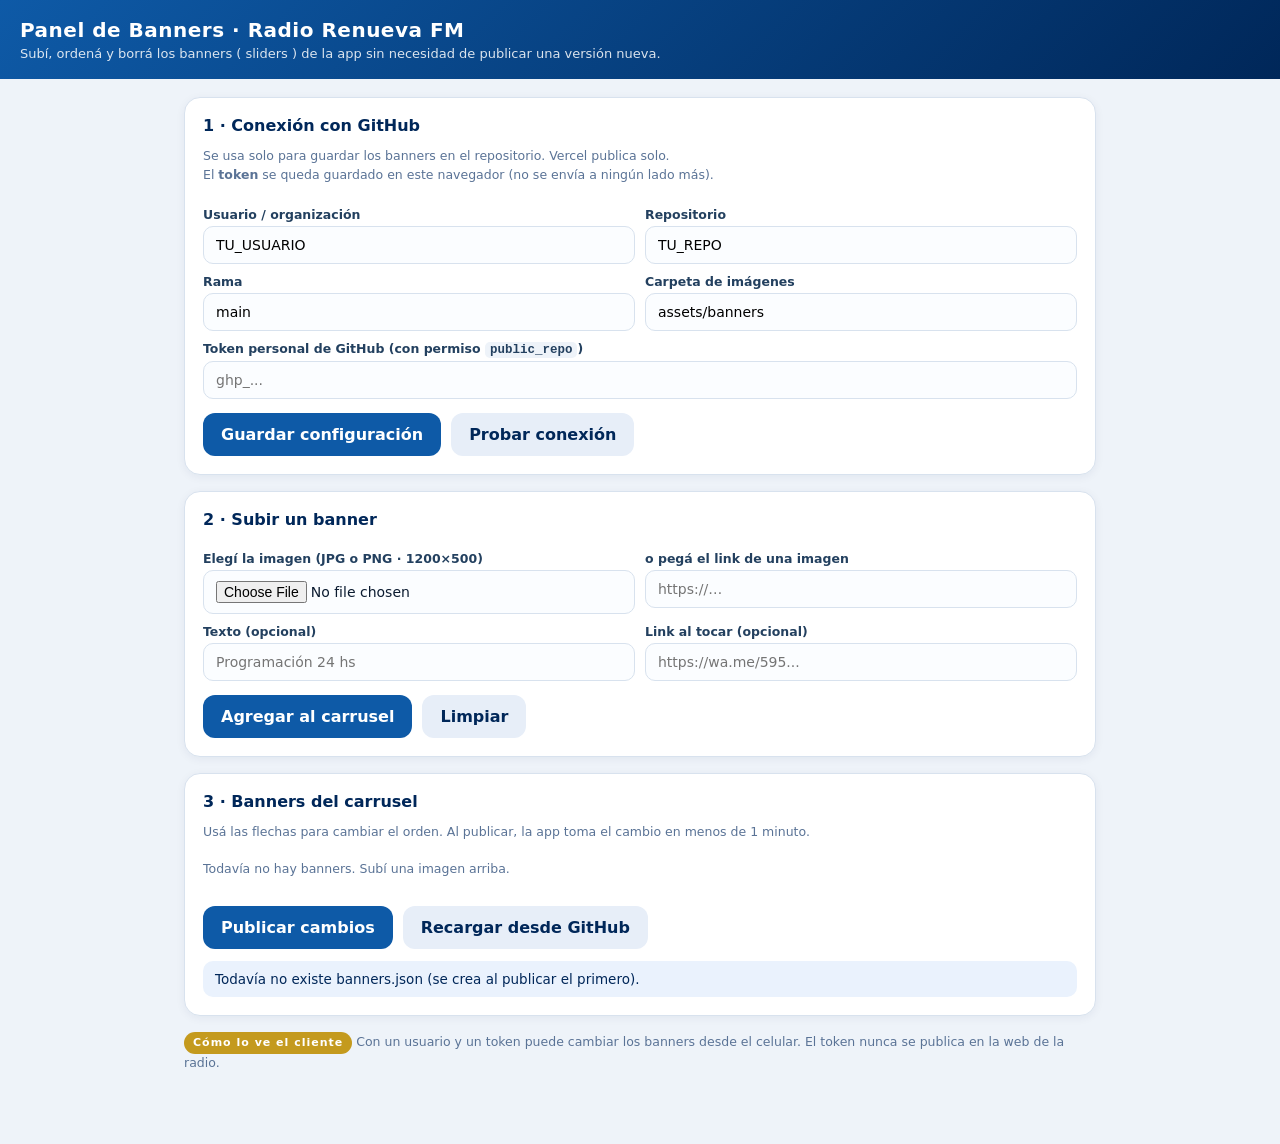
==== panel/index.html @ 35d1c717 "feat: panel web de banners + banners.json inicial" ====
<!doctype html>
<html lang="es">
<head>
<meta charset="utf-8">
<meta name="viewport" content="width=device-width, initial-scale=1">
<title>Panel de Banners · Radio Renueva FM</title>
<style>
  :root {
    --azul: #0E5AA7;
    --azul-osc: #002759;
    --oro: #C49A1E;
    --gris: #5A7396;
    --borde: #d8e2ee;
  }
  * { box-sizing: border-box; }
  body {
    margin: 0;
    font-family: system-ui, -apple-system, "Segoe UI", Roboto, sans-serif;
    background: #eef3f9;
    color: #0b1b30;
  }
  header {
    background: linear-gradient(135deg, var(--azul), var(--azul-osc));
    color: #fff;
    padding: 18px 20px;
  }
  header h1 { margin: 0; font-size: 20px; letter-spacing: .5px; }
  header p { margin: 4px 0 0; opacity: .85; font-size: 13px; }
  main { max-width: 940px; margin: 0 auto; padding: 18px 14px 60px; }
  .card {
    background: #fff;
    border: 1px solid var(--borde);
    border-radius: 16px;
    padding: 18px;
    margin-bottom: 16px;
    box-shadow: 0 2px 10px rgba(0,32,80,.06);
  }
  .card h2 { margin: 0 0 12px; font-size: 16px; color: var(--azul-osc); }
  label { display: block; font-size: 12.5px; font-weight: 700; margin: 10px 0 4px; color: #23405f; }
  input, textarea {
    width: 100%; padding: 10px 12px; border: 1px solid var(--borde);
    border-radius: 10px; font: inherit; font-size: 14px; background: #fbfdff;
  }
  textarea { min-height: 70px; font-family: ui-monospace, Consolas, monospace; font-size: 12.5px; }
  .row { display: flex; gap: 10px; flex-wrap: wrap; }
  .row > * { flex: 1 1 200px; }
  button {
    border: 0; border-radius: 12px; padding: 12px 18px; font: inherit;
    font-weight: 800; cursor: pointer; background: var(--azul); color: #fff;
  }
  button.sec { background: #e7eef8; color: var(--azul-osc); }
  button.danger { background: #fdeaea; color: #b32020; }
  button:disabled { opacity: .55; cursor: default; }
  .acciones { display: flex; gap: 10px; flex-wrap: wrap; margin-top: 14px; }
  .status { margin-top: 12px; font-size: 13.5px; padding: 10px 12px; border-radius: 10px; display: none; }
  .status.ok { display: block; background: #e8f7ee; color: #12633a; }
  .status.err { display: block; background: #fdeaea; color: #a32020; }
  .status.info { display: block; background: #eaf2fd; color: var(--azul-osc); }
  .lista { display: grid; gap: 12px; }
  .item { display: flex; gap: 12px; align-items: center; border: 1px solid var(--borde); border-radius: 14px; padding: 10px; background: #fbfdff; }
  .item img { width: 168px; height: 70px; object-fit: cover; border-radius: 10px; background: #e6edf6; flex: none; }
  .item .meta { flex: 1; min-width: 0; }
  .item .meta b { font-size: 14px; display: block; }
  .item .meta span { font-size: 12px; color: var(--gris); word-break: break-all; }
  .item .ops { display: flex; gap: 6px; flex: none; }
  .item .ops button { padding: 8px 11px; font-size: 12.5px; border-radius: 9px; }
  .hint { font-size: 12.5px; color: var(--gris); margin-top: 6px; line-height: 1.5; }
  .preview { width: 100%; border-radius: 12px; border: 1px solid var(--borde); margin-top: 10px; display: none; }
  .pill { display: inline-block; font-size: 11px; font-weight: 800; letter-spacing: 1px; background: var(--oro); color: #fff; border-radius: 999px; padding: 3px 9px; }
  code { background: #eef3f9; padding: 1px 5px; border-radius: 5px; font-size: 12.5px; }
</style>
</head>
<body>

<header>
  <h1>Panel de Banners · Radio Renueva FM</h1>
  <p>Subí, ordená y borrá los banners ( sliders ) de la app sin necesidad de publicar una versión nueva.</p>
</header>

<main>

  <!-- 1. CONEXIÓN -->
  <section class="card">
    <h2>1 · Conexión con GitHub</h2>
    <p class="hint">
      Se usa solo para guardar los banners en el repositorio. Vercel publica solo.
      <br>El <b>token</b> se queda guardado en este navegador (no se envía a ningún lado más).
    </p>
    <div class="row">
      <div>
        <label>Usuario / organización</label>
        <input id="owner" placeholder="ej: radio-renueva">
      </div>
      <div>
        <label>Repositorio</label>
        <input id="repo" placeholder="ej: web">
      </div>
    </div>
    <div class="row">
      <div>
        <label>Rama</label>
        <input id="branch" placeholder="main">
      </div>
      <div>
        <label>Carpeta de imágenes</label>
        <input id="imgDir" placeholder="assets/banners">
      </div>
    </div>
    <label>Token personal de GitHub (con permiso <code>public_repo</code>)</label>
    <input id="token" type="password" placeholder="ghp_...">
    <div class="acciones">
      <button id="btnGuardarCfg">Guardar configuración</button>
      <button class="sec" id="btnProbar">Probar conexión</button>
    </div>
    <div class="status" id="stCfg"></div>
  </section>

  <!-- 2. SUBIR IMAGEN -->
  <section class="card">
    <h2>2 · Subir un banner</h2>
    <div class="row">
      <div>
        <label>Elegí la imagen (JPG o PNG · 1200×500)</label>
        <input id="file" type="file" accept="image/*">
      </div>
      <div>
        <label>o pegá el link de una imagen</label>
        <input id="urlImg" placeholder="https://…">
      </div>
    </div>
    <div class="row">
      <div>
        <label>Texto (opcional)</label>
        <input id="texto" placeholder="Programación 24 hs">
      </div>
      <div>
        <label>Link al tocar (opcional)</label>
        <input id="link" placeholder="https://wa.me/595...">
      </div>
    </div>
    <img class="preview" id="prev" alt="vista previa">
    <div class="acciones">
      <button id="btnAgregar">Agregar al carrusel</button>
      <button class="sec" id="btnCancelar">Limpiar</button>
    </div>
    <div class="status" id="stImg"></div>
  </section>

  <!-- 3. LISTA + PUBLICAR -->
  <section class="card">
    <h2>3 · Banners del carrusel</h2>
    <p class="hint">Usá las flechas para cambiar el orden. Al publicar, la app toma el cambio en menos de 1 minuto.</p>
    <div class="lista" id="lista"></div>
    <div class="acciones">
      <button id="btnPublicar">Publicar cambios</button>
      <button class="sec" id="btnRecargar">Recargar desde GitHub</button>
    </div>
    <div class="status" id="stPub"></div>
  </section>

  <p class="hint">
    <span class="pill">Cómo lo ve el cliente</span> Con un usuario y un token puede cambiar los banners desde el celular.
    El token nunca se publica en la web de la radio.
  </p>
</main>

<script>
/* ─────────────────────────────────────────────────────────────
   Panel de banners — escribe en GitHub, Vercel publica solo.
   ───────────────────────────────────────────────────────────── */
const CFG_KEY = 'rr-panel-cfg';
const CFG = {
  owner: 'TU_USUARIO',
  repo: 'TU_REPO',
  branch: 'main',
  imgDir: 'assets/banners',
  token: '',
};
let banners = [];   // [{imagen, texto, link}]

const $ = id => document.getElementById(id);
const estado = (el, tipo, msg) => {
  el.className = 'status ' + tipo;
  el.textContent = msg;
};

/* ── Config ── */
function leerCfg() {
  const guardada = localStorage.getItem(CFG_KEY);
  Object.assign(CFG, guardada ? JSON.parse(guardada) : {});
  $('owner').value = CFG.owner;
  $('repo').value = CFG.repo;
  $('branch').value = CFG.branch || 'main';
  $('imgDir').value = CFG.imgDir || 'assets/banners';
  $('token').value = CFG.token;
}
function tomarCfg() {
  CFG.owner = $('owner').value.trim().replace(/^https?:\/\/github\.com\//, '').replace(/\/.*$/, '');
  CFG.repo = $('repo').value.trim();
  CFG.branch = $('branch').value.trim() || 'main';
  CFG.imgDir = $('imgDir').value.trim().replace(/^\/+|\/+$/g, '') || 'assets/banners';
  CFG.token = $('token').value.trim();
  localStorage.setItem(CFG_KEY, JSON.stringify(CFG));
}
$('btnGuardarCfg').onclick = () => {
  tomarCfg();
  estado($('stCfg'), 'ok', 'Configuración guardada en este navegador.');
};
$('btnProbar').onclick = async () => {
  tomarCfg();
  if (!CFG.owner || !CFG.repo || !CFG.token) {
    estado($('stCfg'), 'err', 'Faltan usuario, repositorio o token.');
    return;
  }
  estado($('stCfg'), 'info', 'Probando…');
  try {
    const r = await fetch(`https://api.github.com/repos/${CFG.owner}/${CFG.repo}`, {
      headers: { Authorization: 'Bearer ' + CFG.token, Accept: 'application/vnd.github+json' },
    });
    if (!r.ok) throw new Error('HTTP ' + r.status);
    estado($('stCfg'), 'ok', 'Conectado ✔ Ya podés subir banners.');
  } catch (e) {
    estado($('stCfg'), 'err', 'No se pudo conectar: ' + e.message);
  }
};

/* ── GitHub API ── */
async function api(ruta, opciones = {}) {
  const r = await fetch(`https://api.github.com/repos/${CFG.owner}/${CFG.repo}${ruta}`, {
    ...opciones,
    headers: {
      Authorization: 'Bearer ' + CFG.token,
      Accept: 'application/vnd.github+json',
      'Content-Type': 'application/json',
      ...(opciones.headers || {}),
    },
  });
  if (!r.ok) {
    const t = await r.text();
    throw new Error('GitHub ' + r.status + ': ' + t.slice(0, 160));
  }
  return r.status === 204 ? null : r.json();
}

async function leerBanners() {
  try {
    const f = await api(`/contents/banners.json?ref=${CFG.branch}`);
    const txt = decodeURIComponent(escape(atob(f.content.replace(/\n/g, ''))));
    const json = JSON.parse(txt);
    banners = Array.isArray(json) ? json : (json.banners || []);
    estado($('stPub'), 'info', banners.length + ' banner(s) cargado(s) desde GitHub.');
  } catch (e) {
    banners = [];
    estado($('stPub'), 'info', 'Todavía no existe banners.json (se crea al publicar el primero).');
  }
  pintarLista();
}

async function guardarEnGithub(mensaje) {
  estado($('stPub'), 'info', 'Publicando…');
  const contenido = btoa(unescape(encodeURIComponent(JSON.stringify(banners, null, 2))));
  try {
    let sha = null;
    try {
      const f = await api(`/contents/banners.json?ref=${CFG.branch}`);
      sha = f.sha;
    } catch (_) {}
    await api('/contents/banners.json', {
      method: 'PUT',
      body: JSON.stringify({
        message: 'chore: actualizar banners desde el panel',
        content: contenido,
        branch: CFG.branch,
        ...(sha ? { sha } : {}),
      }),
    });
    estado($('stPub'), 'ok', mensaje + ' Vercel publica en ~30 segundos.');
  } catch (e) {
    estado($('stPub'), 'err', 'No se pudo publicar: ' + e.message);
  }
}

async function subirImagen(file) {
  const base64 = await new Promise((res, rej) => {
    const fr = new FileReader();
    fr.onload = () => res(String(fr.result).split(',')[1]);
    fr.onerror = rej;
    fr.readAsDataURL(file);
  });
  const nombre = (CFG.imgDir + '/' + file.name.replace(/[^\w.\-]/g, '_')).replace(/^\/+/, '');
  estado($('stImg'), 'info', 'Subiendo ' + file.name + '…');
  try {
    let sha = null;
    try {
      const f = await api(`/contents/${nombre}?ref=${CFG.branch}`);
      sha = f.sha;
    } catch (_) {}
    await api('/contents/' + nombre, {
      method: 'PUT',
      body: JSON.stringify({
        message: 'chore: subir banner ' + file.name,
        content: base64,
        branch: CFG.branch,
        ...(sha ? { sha } : {}),
      }),
    });
    estado($('stImg'), 'ok', 'Imagen subida ✔ Ya podés agregarla al carrusel.');
    return 'https://raw.githubusercontent.com/' + CFG.owner + '/' + CFG.repo + '/' + CFG.branch + '/' + nombre;
  } catch (e) {
    estado($('stImg'), 'err', 'Falló la subida: ' + e.message);
    return null;
  }
}

/* ── Lista ── */
function pintarLista() {
  const cont = $('lista');
  if (!banners.length) {
    cont.innerHTML = '<p class="hint">Todavía no hay banners. Subí una imagen arriba.</p>';
    return;
  }
  cont.innerHTML = banners
    .map(
      (b, i) => `
    <div class="item">
      <img src="${b.imagen}" alt="">
      <div class="meta">
        <b>${i + 1}. ${b.texto ? b.texto : '(sin texto)'}</b>
        <span>${b.imagen}</span>
        ${b.link ? '<span>↗ ' + b.link + '</span>' : ''}
      </div>
      <div class="ops">
        <button class="sec" onclick="mover(${i},-1)">↑</button>
        <button class="sec" onclick="mover(${i},1)">↓</button>
        <button class="danger" onclick="borrar(${i})">✕</button>
      </div>
    </div>`
    )
    .join('');
}
function mover(i, d) {
  const j = i + d;
  if (j < 0 || j >= banners.length) return;
  [banners[i], banners[j]] = [banners[j], banners[i]];
  pintarLista();
}
function borrar(i) {
  if (!confirm('¿Borrar este banner?')) return;
  banners.splice(i, 1);
  pintarLista();
}

/* ── Acciones ── */
$('btnAgregar').onclick = async () => {
  tomarCfg();
  const archivo = $('file').files[0];
  const linkUrl = $('urlImg').value.trim();
  let imagen = null;
  if (archivo) {
    $('btnAgregar').disabled = true;
    imagen = await subirImagen(archivo);
    $('btnAgregar').disabled = false;
  } else if (linkUrl) {
    imagen = linkUrl;
  }
  if (!imagen) {
    estado($('stImg'), 'err', 'Elegí una imagen o escribí un link.');
    return;
  }
  banners.push({
    imagen,
    texto: $('texto').value.trim() || undefined,
    link: $('link').value.trim() || undefined,
  });
  pintarLista();
  estado($('stImg'), 'ok', 'Agregado a la lista. Presioná “Publicar cambios”.');
  $('file').value = ''; $('urlImg').value = ''; $('texto').value = ''; $('link').value = '';
  $('prev').style.display = 'none';
};

$('btnCancelar').onclick = () => {
  $('file').value = ''; $('urlImg').value = ''; $('texto').value = ''; $('link').value = '';
  $('prev').style.display = 'none';
  estado($('stImg'), 'info', '');
};

$('btnPublicar').onclick = async () => {
  tomarCfg();
  if (!banners.length) { estado($('stPub'), 'err', 'No hay banners para publicar.'); return; }
  await guardarEnGithub('¡Listo! La app va a mostrar estos banners.');
};

$('btnRecargar').onclick = () => { tomarCfg(); leerBanners(); };

$('file').onchange = e => {
  const f = e.target.files[0];
  if (!f) return;
  $('prev').src = URL.createObjectURL(f);
  $('prev').style.display = 'block';
  estado($('stImg'), 'info', 'Toca “Agregar al carrusel” para subirla.');
};

leerCfg();
leerBanners();
</script>
</body>
</html>
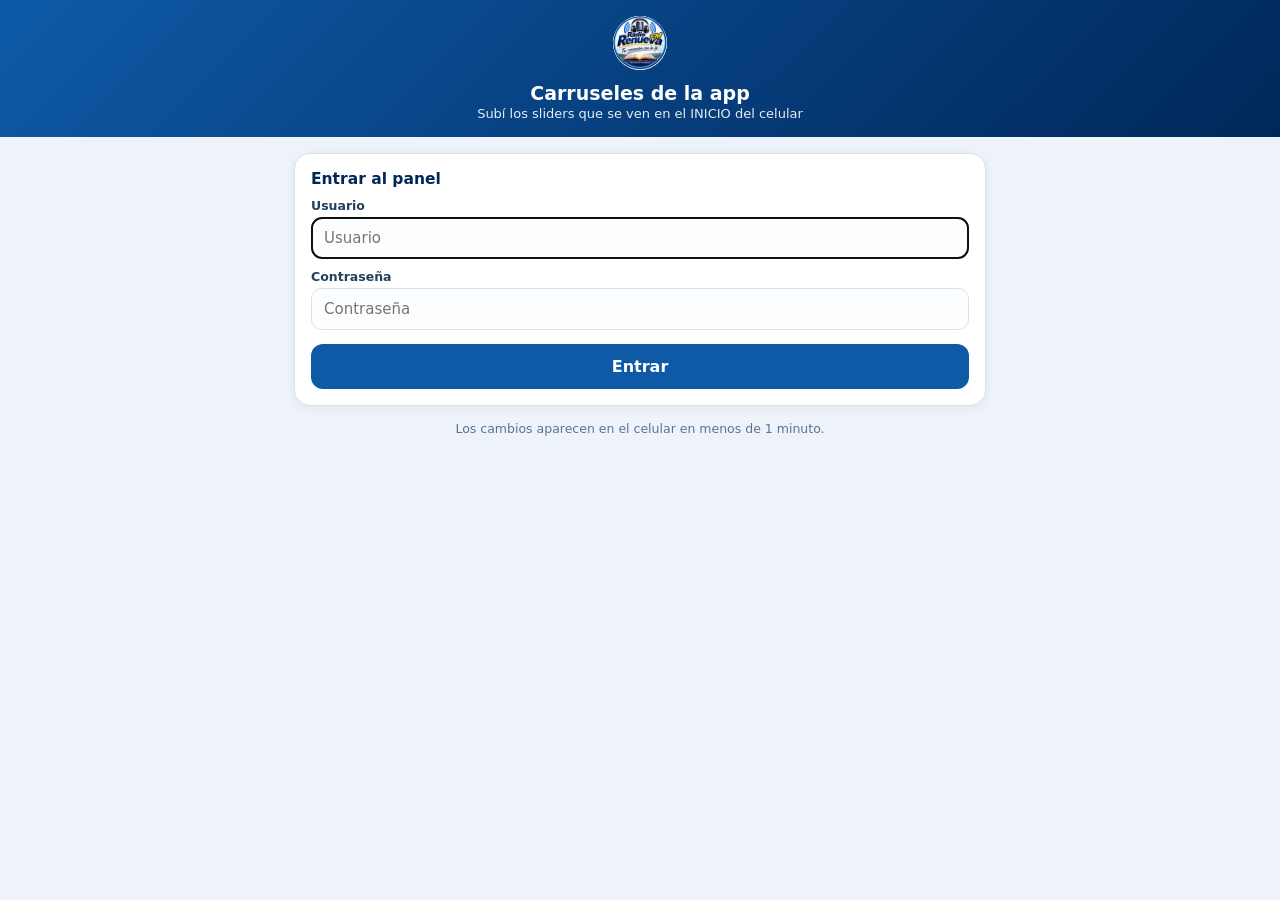
==== commit e6d4fb78: "feat: panel de carruseles con login + API en Vercel" ====
--- a/panel/index.html
+++ b/panel/index.html
@@ -3,7 +3,7 @@
 <head>
 <meta charset="utf-8">
 <meta name="viewport" content="width=device-width, initial-scale=1">
-<title>Panel de Banners · Radio Renueva FM</title>
+<title>Carruseles · Radio Renueva FM</title>
 <style>
   :root {
     --azul: #0E5AA7;
@@ -11,6 +11,7 @@
     --oro: #C49A1E;
     --gris: #5A7396;
     --borde: #d8e2ee;
+    --verde: #12633a;
   }
   * { box-sizing: border-box; }
   body {
@@ -22,386 +23,291 @@
   header {
     background: linear-gradient(135deg, var(--azul), var(--azul-osc));
     color: #fff;
-    padding: 18px 20px;
-  }
-  header h1 { margin: 0; font-size: 20px; letter-spacing: .5px; }
-  header p { margin: 4px 0 0; opacity: .85; font-size: 13px; }
-  main { max-width: 940px; margin: 0 auto; padding: 18px 14px 60px; }
+    padding: 16px 18px;
+    text-align: center;
+  }
+  header img { width: 54px; height: 54px; border-radius: 50%; background: #fff; }
+  header h1 { margin: 8px 0 2px; font-size: 19px; }
+  header p { margin: 0; opacity: .9; font-size: 13px; }
+  main { max-width: 720px; margin: 0 auto; padding: 16px 14px 60px; }
   .card {
-    background: #fff;
-    border: 1px solid var(--borde);
-    border-radius: 16px;
-    padding: 18px;
-    margin-bottom: 16px;
+    background: #fff; border: 1px solid var(--borde); border-radius: 16px;
+    padding: 16px; margin-bottom: 14px;
     box-shadow: 0 2px 10px rgba(0,32,80,.06);
   }
-  .card h2 { margin: 0 0 12px; font-size: 16px; color: var(--azul-osc); }
-  label { display: block; font-size: 12.5px; font-weight: 700; margin: 10px 0 4px; color: #23405f; }
-  input, textarea {
-    width: 100%; padding: 10px 12px; border: 1px solid var(--borde);
-    border-radius: 10px; font: inherit; font-size: 14px; background: #fbfdff;
-  }
-  textarea { min-height: 70px; font-family: ui-monospace, Consolas, monospace; font-size: 12.5px; }
-  .row { display: flex; gap: 10px; flex-wrap: wrap; }
-  .row > * { flex: 1 1 200px; }
+  .card h2 { margin: 0 0 10px; font-size: 15.5px; color: var(--azul-osc); }
+  label { display: block; font-size: 12.5px; font-weight: 800; margin: 10px 0 4px; color: #23405f; }
+  input {
+    width: 100%; padding: 11px 12px; border: 1px solid var(--borde);
+    border-radius: 10px; font: inherit; font-size: 15px; background: #fbfdff;
+  }
   button {
-    border: 0; border-radius: 12px; padding: 12px 18px; font: inherit;
+    border: 0; border-radius: 12px; padding: 13px 16px; font: inherit;
     font-weight: 800; cursor: pointer; background: var(--azul); color: #fff;
   }
   button.sec { background: #e7eef8; color: var(--azul-osc); }
   button.danger { background: #fdeaea; color: #b32020; }
-  button:disabled { opacity: .55; cursor: default; }
-  .acciones { display: flex; gap: 10px; flex-wrap: wrap; margin-top: 14px; }
-  .status { margin-top: 12px; font-size: 13.5px; padding: 10px 12px; border-radius: 10px; display: none; }
-  .status.ok { display: block; background: #e8f7ee; color: #12633a; }
+  button:disabled { opacity: .5; }
+  .acciones { display: flex; gap: 10px; margin-top: 14px; flex-wrap: wrap; }
+  .acciones > button { flex: 1 1 160px; }
+  .status { margin-top: 12px; font-size: 13.5px; padding: 11px 12px; border-radius: 10px; display: none; }
+  .status.ok { display: block; background: #e8f7ee; color: var(--verde); }
   .status.err { display: block; background: #fdeaea; color: #a32020; }
   .status.info { display: block; background: #eaf2fd; color: var(--azul-osc); }
-  .lista { display: grid; gap: 12px; }
-  .item { display: flex; gap: 12px; align-items: center; border: 1px solid var(--borde); border-radius: 14px; padding: 10px; background: #fbfdff; }
-  .item img { width: 168px; height: 70px; object-fit: cover; border-radius: 10px; background: #e6edf6; flex: none; }
-  .item .meta { flex: 1; min-width: 0; }
-  .item .meta b { font-size: 14px; display: block; }
-  .item .meta span { font-size: 12px; color: var(--gris); word-break: break-all; }
-  .item .ops { display: flex; gap: 6px; flex: none; }
-  .item .ops button { padding: 8px 11px; font-size: 12.5px; border-radius: 9px; }
-  .hint { font-size: 12.5px; color: var(--gris); margin-top: 6px; line-height: 1.5; }
-  .preview { width: 100%; border-radius: 12px; border: 1px solid var(--borde); margin-top: 10px; display: none; }
-  .pill { display: inline-block; font-size: 11px; font-weight: 800; letter-spacing: 1px; background: var(--oro); color: #fff; border-radius: 999px; padding: 3px 9px; }
-  code { background: #eef3f9; padding: 1px 5px; border-radius: 5px; font-size: 12.5px; }
+  .medidas {
+    background: #fff8e5; border: 1px dashed var(--oro); border-radius: 12px;
+    padding: 12px 14px; margin-bottom: 12px; font-size: 13.5px; color: #6b4c05;
+  }
+  .medidas b { font-size: 19px; color: #8a6100; display: block; letter-spacing: .5px; }
+  .medidas small { color: #7a610f; }
+  .prev { width: 100%; border-radius: 12px; border: 1px solid var(--borde); margin-top: 12px; display: none; }
+  .item { display: flex; gap: 12px; align-items: center; border: 1px solid var(--borde); border-radius: 14px; padding: 10px; margin-bottom: 10px; background: #fbfdff; }
+  .item img { width: 132px; height: 56px; object-fit: cover; border-radius: 9px; background: #e6edf6; flex: none; }
+  .item .meta { flex: 1; min-width: 0; font-size: 12.5px; }
+  .item .meta b { display: block; font-size: 13.5px; margin-bottom: 2px; }
+  .item .meta span { color: var(--gris); word-break: break-all; display: block; }
+  .item .ops { display: flex; gap: 5px; flex: none; }
+  .item .ops button { padding: 8px 10px; font-size: 13px; border-radius: 9px; }
+  .hint { font-size: 12.5px; color: var(--gris); line-height: 1.5; }
+  .vacio { text-align: center; color: var(--gris); font-size: 13.5px; padding: 18px 0; }
+  .oculto { display: none; }
 </style>
 </head>
 <body>
 
 <header>
-  <h1>Panel de Banners · Radio Renueva FM</h1>
-  <p>Subí, ordená y borrá los banners ( sliders ) de la app sin necesidad de publicar una versión nueva.</p>
+  <img src="/assets/logo.png" alt="">
+  <h1>Carruseles de la app</h1>
+  <p>Subí los sliders que se ven en el INICIO del celular</p>
 </header>
 
 <main>
 
-  <!-- 1. CONEXIÓN -->
-  <section class="card">
-    <h2>1 · Conexión con GitHub</h2>
-    <p class="hint">
-      Se usa solo para guardar los banners en el repositorio. Vercel publica solo.
-      <br>El <b>token</b> se queda guardado en este navegador (no se envía a ningún lado más).
-    </p>
-    <div class="row">
-      <div>
-        <label>Usuario / organización</label>
-        <input id="owner" placeholder="ej: radio-renueva">
-      </div>
-      <div>
-        <label>Repositorio</label>
-        <input id="repo" placeholder="ej: web">
-      </div>
+  <!-- LOGIN -->
+  <section class="card" id="cardPin">
+    <h2>Entrar al panel</h2>
+    <label>Usuario</label>
+    <input id="usuario" placeholder="Usuario" autocomplete="username">
+    <label>Contraseña</label>
+    <input id="clave" type="password" placeholder="Contraseña" autocomplete="current-password">
+    <div class="acciones">
+      <button id="btnEntrar">Entrar</button>
     </div>
-    <div class="row">
-      <div>
-        <label>Rama</label>
-        <input id="branch" placeholder="main">
-      </div>
-      <div>
-        <label>Carpeta de imágenes</label>
-        <input id="imgDir" placeholder="assets/banners">
-      </div>
+    <div class="status" id="stPin"></div>
+  </section>
+
+  <!-- SUBIR -->
+  <section class="card oculto" id="cardSubir">
+    <h2>Subir un carrusel</h2>
+
+    <div class="medidas">
+      <b>1200 × 500 px</b>
+      Proporción <b style="display:inline;font-size:14px">2,4 : 1</b> (ancho/alto)<br>
+      <small>Si tu foto tiene otro tamaño, el panel la acomoda sola al tamaño correcto.</small>
     </div>
-    <label>Token personal de GitHub (con permiso <code>public_repo</code>)</label>
-    <input id="token" type="password" placeholder="ghp_...">
+
+    <label>Elegí la imagen</label>
+    <input id="file" type="file" accept="image/*">
+    <img class="prev" id="prev" alt="vista previa">
+
+    <label>Texto (opcional)</label>
+    <input id="texto" placeholder="Ej: Programación 24 horas">
+
+    <label>Link al tocar el carrusel (opcional)</label>
+    <input id="link" placeholder="https://wa.me/595...">
+
     <div class="acciones">
-      <button id="btnGuardarCfg">Guardar configuración</button>
-      <button class="sec" id="btnProbar">Probar conexión</button>
+      <button id="btnAgregar">Agregar</button>
     </div>
-    <div class="status" id="stCfg"></div>
+    <div class="status" id="stSubir"></div>
   </section>
 
-  <!-- 2. SUBIR IMAGEN -->
-  <section class="card">
-    <h2>2 · Subir un banner</h2>
-    <div class="row">
-      <div>
-        <label>Elegí la imagen (JPG o PNG · 1200×500)</label>
-        <input id="file" type="file" accept="image/*">
-      </div>
-      <div>
-        <label>o pegá el link de una imagen</label>
-        <input id="urlImg" placeholder="https://…">
-      </div>
-    </div>
-    <div class="row">
-      <div>
-        <label>Texto (opcional)</label>
-        <input id="texto" placeholder="Programación 24 hs">
-      </div>
-      <div>
-        <label>Link al tocar (opcional)</label>
-        <input id="link" placeholder="https://wa.me/595...">
-      </div>
-    </div>
-    <img class="preview" id="prev" alt="vista previa">
-    <div class="acciones">
-      <button id="btnAgregar">Agregar al carrusel</button>
-      <button class="sec" id="btnCancelar">Limpiar</button>
-    </div>
-    <div class="status" id="stImg"></div>
-  </section>
-
-  <!-- 3. LISTA + PUBLICAR -->
-  <section class="card">
-    <h2>3 · Banners del carrusel</h2>
-    <p class="hint">Usá las flechas para cambiar el orden. Al publicar, la app toma el cambio en menos de 1 minuto.</p>
-    <div class="lista" id="lista"></div>
+  <!-- LISTA -->
+  <section class="card oculto" id="cardLista">
+    <h2>Carruseles que se ven en la app</h2>
+    <div id="lista"></div>
     <div class="acciones">
       <button id="btnPublicar">Publicar cambios</button>
-      <button class="sec" id="btnRecargar">Recargar desde GitHub</button>
     </div>
     <div class="status" id="stPub"></div>
   </section>
 
-  <p class="hint">
-    <span class="pill">Cómo lo ve el cliente</span> Con un usuario y un token puede cambiar los banners desde el celular.
-    El token nunca se publica en la web de la radio.
+  <p class="hint" style="text-align:center">
+    Los cambios aparecen en el celular en menos de 1 minuto.
   </p>
 </main>
 
 <script>
-/* ─────────────────────────────────────────────────────────────
-   Panel de banners — escribe en GitHub, Vercel publica solo.
-   ───────────────────────────────────────────────────────────── */
-const CFG_KEY = 'rr-panel-cfg';
-const CFG = {
-  owner: 'TU_USUARIO',
-  repo: 'TU_REPO',
-  branch: 'main',
-  imgDir: 'assets/banners',
-  token: '',
-};
-let banners = [];   // [{imagen, texto, link}]
+const API = '/api/banners';
+const ANCHO = 1200, ALTO = 500;
+/* Credenciales de acceso al panel */
+const USUARIO = 'radio renueva';
+const CLAVE = 'conexion con la fe';
+/* Llave con la que la API publica los cambios */
+const PIN = 'conexion con la fe';
+let sesion = localStorage.getItem('rr-sesion') === '1';
+let banners = [];
 
 const $ = id => document.getElementById(id);
-const estado = (el, tipo, msg) => {
-  el.className = 'status ' + tipo;
-  el.textContent = msg;
-};
-
-/* ── Config ── */
-function leerCfg() {
-  const guardada = localStorage.getItem(CFG_KEY);
-  Object.assign(CFG, guardada ? JSON.parse(guardada) : {});
-  $('owner').value = CFG.owner;
-  $('repo').value = CFG.repo;
-  $('branch').value = CFG.branch || 'main';
-  $('imgDir').value = CFG.imgDir || 'assets/banners';
-  $('token').value = CFG.token;
-}
-function tomarCfg() {
-  CFG.owner = $('owner').value.trim().replace(/^https?:\/\/github\.com\//, '').replace(/\/.*$/, '');
-  CFG.repo = $('repo').value.trim();
-  CFG.branch = $('branch').value.trim() || 'main';
-  CFG.imgDir = $('imgDir').value.trim().replace(/^\/+|\/+$/g, '') || 'assets/banners';
-  CFG.token = $('token').value.trim();
-  localStorage.setItem(CFG_KEY, JSON.stringify(CFG));
-}
-$('btnGuardarCfg').onclick = () => {
-  tomarCfg();
-  estado($('stCfg'), 'ok', 'Configuración guardada en este navegador.');
-};
-$('btnProbar').onclick = async () => {
-  tomarCfg();
-  if (!CFG.owner || !CFG.repo || !CFG.token) {
-    estado($('stCfg'), 'err', 'Faltan usuario, repositorio o token.');
-    return;
-  }
-  estado($('stCfg'), 'info', 'Probando…');
-  try {
-    const r = await fetch(`https://api.github.com/repos/${CFG.owner}/${CFG.repo}`, {
-      headers: { Authorization: 'Bearer ' + CFG.token, Accept: 'application/vnd.github+json' },
-    });
-    if (!r.ok) throw new Error('HTTP ' + r.status);
-    estado($('stCfg'), 'ok', 'Conectado ✔ Ya podés subir banners.');
-  } catch (e) {
-    estado($('stCfg'), 'err', 'No se pudo conectar: ' + e.message);
-  }
-};
-
-/* ── GitHub API ── */
-async function api(ruta, opciones = {}) {
-  const r = await fetch(`https://api.github.com/repos/${CFG.owner}/${CFG.repo}${ruta}`, {
-    ...opciones,
-    headers: {
-      Authorization: 'Bearer ' + CFG.token,
-      Accept: 'application/vnd.github+json',
-      'Content-Type': 'application/json',
-      ...(opciones.headers || {}),
-    },
-  });
-  if (!r.ok) {
-    const t = await r.text();
-    throw new Error('GitHub ' + r.status + ': ' + t.slice(0, 160));
-  }
-  return r.status === 204 ? null : r.json();
-}
-
-async function leerBanners() {
-  try {
-    const f = await api(`/contents/banners.json?ref=${CFG.branch}`);
-    const txt = decodeURIComponent(escape(atob(f.content.replace(/\n/g, ''))));
-    const json = JSON.parse(txt);
-    banners = Array.isArray(json) ? json : (json.banners || []);
-    estado($('stPub'), 'info', banners.length + ' banner(s) cargado(s) desde GitHub.');
-  } catch (e) {
-    banners = [];
-    estado($('stPub'), 'info', 'Todavía no existe banners.json (se crea al publicar el primero).');
-  }
-  pintarLista();
-}
-
-async function guardarEnGithub(mensaje) {
-  estado($('stPub'), 'info', 'Publicando…');
-  const contenido = btoa(unescape(encodeURIComponent(JSON.stringify(banners, null, 2))));
-  try {
-    let sha = null;
-    try {
-      const f = await api(`/contents/banners.json?ref=${CFG.branch}`);
-      sha = f.sha;
-    } catch (_) {}
-    await api('/contents/banners.json', {
-      method: 'PUT',
-      body: JSON.stringify({
-        message: 'chore: actualizar banners desde el panel',
-        content: contenido,
-        branch: CFG.branch,
-        ...(sha ? { sha } : {}),
-      }),
-    });
-    estado($('stPub'), 'ok', mensaje + ' Vercel publica en ~30 segundos.');
-  } catch (e) {
-    estado($('stPub'), 'err', 'No se pudo publicar: ' + e.message);
-  }
-}
-
-async function subirImagen(file) {
-  const base64 = await new Promise((res, rej) => {
+const aviso = (el, tipo, msg) => { el.className = 'status ' + tipo; el.textContent = msg; };
+
+/* ── Acomoda cualquier imagen a 1200x500 (recorte centrado) ── */
+function ajustarImagen(file) {
+  return new Promise((res, rej) => {
     const fr = new FileReader();
-    fr.onload = () => res(String(fr.result).split(',')[1]);
     fr.onerror = rej;
+    fr.onload = () => {
+      const img = new Image();
+      img.onerror = rej;
+      img.onload = () => {
+        const c = document.createElement('canvas');
+        c.width = ANCHO; c.height = ALTO;
+        const g = c.getContext('2d');
+        g.fillStyle = '#ffffff';
+        g.fillRect(0, 0, ANCHO, ALTO);
+        // "cover": recorta por el centro hasta llenar 2,4:1
+        const escala = Math.max(ANCHO / img.width, ALTO / img.height);
+        const w = img.width * escala, h = img.height * escala;
+        g.drawImage(img, (ANCHO - w) / 2, (ALTO - h) / 2, w, h);
+        c.toBlob(b => {
+          if (!b) return rej(new Error('No se pudo procesar la imagen'));
+          const fr2 = new FileReader();
+          fr2.onload = () => res({ base64: String(fr2.result).split(',')[1], nombre: nombreUnico(file.name) });
+          fr2.readAsDataURL(b);
+        }, 'image/jpeg', 0.9);
+      };
+      img.src = String(fr.result);
+    };
     fr.readAsDataURL(file);
   });
-  const nombre = (CFG.imgDir + '/' + file.name.replace(/[^\w.\-]/g, '_')).replace(/^\/+/, '');
-  estado($('stImg'), 'info', 'Subiendo ' + file.name + '…');
-  try {
-    let sha = null;
-    try {
-      const f = await api(`/contents/${nombre}?ref=${CFG.branch}`);
-      sha = f.sha;
-    } catch (_) {}
-    await api('/contents/' + nombre, {
-      method: 'PUT',
-      body: JSON.stringify({
-        message: 'chore: subir banner ' + file.name,
-        content: base64,
-        branch: CFG.branch,
-        ...(sha ? { sha } : {}),
-      }),
-    });
-    estado($('stImg'), 'ok', 'Imagen subida ✔ Ya podés agregarla al carrusel.');
-    return 'https://raw.githubusercontent.com/' + CFG.owner + '/' + CFG.repo + '/' + CFG.branch + '/' + nombre;
-  } catch (e) {
-    estado($('stImg'), 'err', 'Falló la subida: ' + e.message);
-    return null;
-  }
+}
+
+function nombreUnico(nombre) {
+  const base = nombre.replace(/\.[^.]+$/, '').replace(/[^\w\-]/g, '-').toLowerCase().slice(0, 30) || 'carrusel';
+  const sello = new Date().toISOString().slice(0, 16).replace(/[-:T]/g, '');
+  return base + '-' + sello + '.jpg';
+}
+
+async function api(metodo, cuerpo) {
+  const r = await fetch(API, {
+    method: metodo,
+    headers: { 'Content-Type': 'application/json', 'x-panel-pin': PIN },
+    body: metodo === 'POST' ? JSON.stringify(cuerpo) : undefined,
+  });
+  const data = await r.json().catch(() => ({}));
+  if (!r.ok) throw new Error(data.error || ('Error ' + r.status));
+  return data;
 }
 
 /* ── Lista ── */
-function pintarLista() {
+function pintar() {
   const cont = $('lista');
   if (!banners.length) {
-    cont.innerHTML = '<p class="hint">Todavía no hay banners. Subí una imagen arriba.</p>';
+    cont.innerHTML = '<div class="vacio">Todavía no hay carruseles. Subí el primero.</div>';
     return;
   }
-  cont.innerHTML = banners
-    .map(
-      (b, i) => `
+  cont.innerHTML = banners.map((b, i) => `
     <div class="item">
       <img src="${b.imagen}" alt="">
       <div class="meta">
-        <b>${i + 1}. ${b.texto ? b.texto : '(sin texto)'}</b>
-        <span>${b.imagen}</span>
-        ${b.link ? '<span>↗ ' + b.link + '</span>' : ''}
+        <b>${i + 1}. ${b.texto ? escapeHtml(b.texto) : 'Sin texto'}</b>
+        <span>${b.link ? 'Link: ' + b.link : 'Sin link'}</span>
       </div>
       <div class="ops">
         <button class="sec" onclick="mover(${i},-1)">↑</button>
         <button class="sec" onclick="mover(${i},1)">↓</button>
         <button class="danger" onclick="borrar(${i})">✕</button>
       </div>
-    </div>`
-    )
-    .join('');
+    </div>`).join('');
+}
+function escapeHtml(s) {
+  return String(s).replace(/[&<>"]/g, c => ({ '&': '&amp;', '<': '&lt;', '>': '&gt;', '"': '&quot;' }[c]));
 }
 function mover(i, d) {
   const j = i + d;
   if (j < 0 || j >= banners.length) return;
   [banners[i], banners[j]] = [banners[j], banners[i]];
-  pintarLista();
+  pintar();
 }
 function borrar(i) {
-  if (!confirm('¿Borrar este banner?')) return;
+  if (!confirm('¿Borrar este carrusel?')) return;
   banners.splice(i, 1);
-  pintarLista();
-}
-
-/* ── Acciones ── */
+  pintar();
+}
+
+async function cargar() {
+  try {
+    const d = await api('GET');
+    banners = Array.isArray(d.banners) ? d.banners : [];
+    pintar();
+  } catch (e) {
+    aviso($('stPub'), 'err', 'No se pudo leer la lista: ' + e.message);
+  }
+}
+
+/* ── Entrar ── */
+function mostrarPanel() {
+  $('cardPin').classList.add('oculto');
+  $('cardSubir').classList.remove('oculto');
+  $('cardLista').classList.remove('oculto');
+  cargar();
+}
+$('btnEntrar').onclick = () => {
+  const u = $('usuario').value.trim().toLowerCase();
+  const c = $('clave').value.trim().toLowerCase();
+  if (u !== USUARIO) { aviso($('stPin'), 'err', 'Usuario incorrecto.'); return; }
+  if (c !== CLAVE) { aviso($('stPin'), 'err', 'Contraseña incorrecta.'); return; }
+  localStorage.setItem('rr-sesion', '1');
+  mostrarPanel();
+};
+
+/* ── Agregar ── */
 $('btnAgregar').onclick = async () => {
-  tomarCfg();
-  const archivo = $('file').files[0];
-  const linkUrl = $('urlImg').value.trim();
-  let imagen = null;
-  if (archivo) {
-    $('btnAgregar').disabled = true;
-    imagen = await subirImagen(archivo);
-    $('btnAgregar').disabled = false;
-  } else if (linkUrl) {
-    imagen = linkUrl;
-  }
-  if (!imagen) {
-    estado($('stImg'), 'err', 'Elegí una imagen o escribí un link.');
-    return;
-  }
-  banners.push({
-    imagen,
-    texto: $('texto').value.trim() || undefined,
-    link: $('link').value.trim() || undefined,
-  });
-  pintarLista();
-  estado($('stImg'), 'ok', 'Agregado a la lista. Presioná “Publicar cambios”.');
-  $('file').value = ''; $('urlImg').value = ''; $('texto').value = ''; $('link').value = '';
-  $('prev').style.display = 'none';
+  const f = $('file').files[0];
+  if (!f) { aviso($('stSubir'), 'err', 'Elegí una imagen.'); return; }
+  $('btnAgregar').disabled = true;
+  aviso($('stSubir'), 'info', 'Subiendo…');
+  try {
+    const { base64, nombre } = await ajustarImagen(f);
+    const d = await api('POST', { accion: 'subir', nombre, base64 });
+    banners.push({
+      imagen: d.imagen,
+      texto: $('texto').value.trim() || undefined,
+      link: $('link').value.trim() || undefined,
+    });
+    pintar();
+    aviso($('stSubir'), 'ok', '¡Listo! Ahora tocá “Publicar cambios”.');
+    $('file').value = ''; $('texto').value = ''; $('link').value = '';
+    $('prev').style.display = 'none';
+  } catch (e) {
+    aviso($('stSubir'), 'err', 'No se pudo subir: ' + e.message);
+  }
+  $('btnAgregar').disabled = false;
 };
-
-$('btnCancelar').onclick = () => {
-  $('file').value = ''; $('urlImg').value = ''; $('texto').value = ''; $('link').value = '';
-  $('prev').style.display = 'none';
-  estado($('stImg'), 'info', '');
-};
-
-$('btnPublicar').onclick = async () => {
-  tomarCfg();
-  if (!banners.length) { estado($('stPub'), 'err', 'No hay banners para publicar.'); return; }
-  await guardarEnGithub('¡Listo! La app va a mostrar estos banners.');
-};
-
-$('btnRecargar').onclick = () => { tomarCfg(); leerBanners(); };
 
 $('file').onchange = e => {
   const f = e.target.files[0];
   if (!f) return;
   $('prev').src = URL.createObjectURL(f);
   $('prev').style.display = 'block';
-  estado($('stImg'), 'info', 'Toca “Agregar al carrusel” para subirla.');
+  aviso($('stSubir'), 'info', 'La imagen se acomoda sola a 1200 × 500 px.');
 };
 
-leerCfg();
-leerBanners();
+$('btnPublicar').onclick = async () => {
+  if (!banners.length) { aviso($('stPub'), 'err', 'No hay carruseles para publicar.'); return; }
+  $('btnPublicar').disabled = true;
+  aviso($('stPub'), 'info', 'Publicando…');
+  try {
+    await api('POST', { banners });
+    aviso($('stPub'), 'ok', '¡Publicado! En menos de 1 minuto se ve en el celular.');
+  } catch (e) {
+    aviso($('stPub'), 'err', 'No se pudo publicar: ' + e.message);
+  }
+  $('btnPublicar').disabled = false;
+};
+
+/* ── Arranque ── */
+if (sesion) { mostrarPanel(); } else { $('usuario').focus(); }
 </script>
 </body>
 </html>
